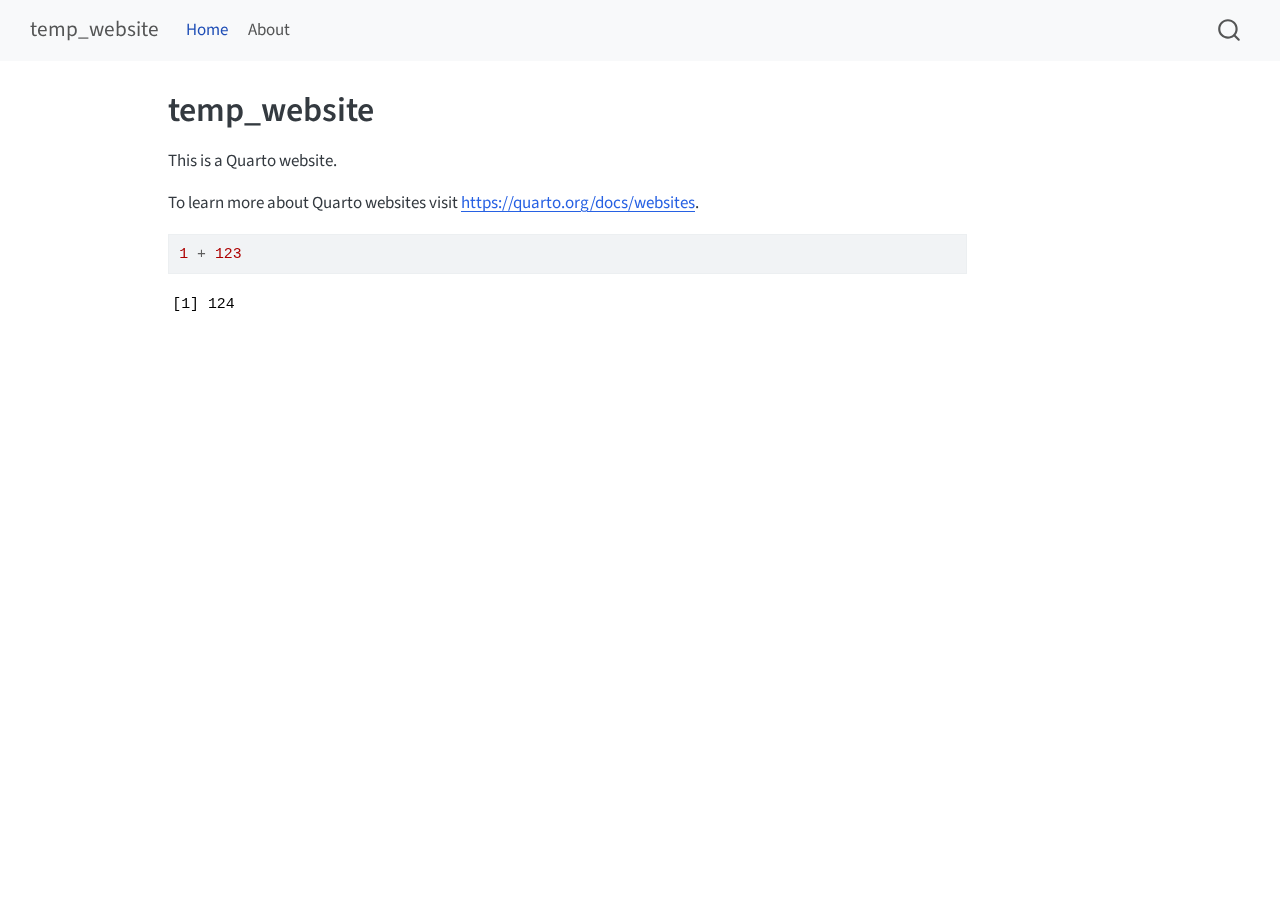
==== docs/index.html @ f7d2eb54 "Initial commit" ====
<!DOCTYPE html>
<html xmlns="http://www.w3.org/1999/xhtml" lang="en" xml:lang="en"><head>

<meta charset="utf-8">
<meta name="generator" content="quarto-1.6.40">

<meta name="viewport" content="width=device-width, initial-scale=1.0, user-scalable=yes">


<title>temp_website</title>
<style>
code{white-space: pre-wrap;}
span.smallcaps{font-variant: small-caps;}
div.columns{display: flex; gap: min(4vw, 1.5em);}
div.column{flex: auto; overflow-x: auto;}
div.hanging-indent{margin-left: 1.5em; text-indent: -1.5em;}
ul.task-list{list-style: none;}
ul.task-list li input[type="checkbox"] {
  width: 0.8em;
  margin: 0 0.8em 0.2em -1em; /* quarto-specific, see https://github.com/quarto-dev/quarto-cli/issues/4556 */ 
  vertical-align: middle;
}
/* CSS for syntax highlighting */
pre > code.sourceCode { white-space: pre; position: relative; }
pre > code.sourceCode > span { line-height: 1.25; }
pre > code.sourceCode > span:empty { height: 1.2em; }
.sourceCode { overflow: visible; }
code.sourceCode > span { color: inherit; text-decoration: inherit; }
div.sourceCode { margin: 1em 0; }
pre.sourceCode { margin: 0; }
@media screen {
div.sourceCode { overflow: auto; }
}
@media print {
pre > code.sourceCode { white-space: pre-wrap; }
pre > code.sourceCode > span { display: inline-block; text-indent: -5em; padding-left: 5em; }
}
pre.numberSource code
  { counter-reset: source-line 0; }
pre.numberSource code > span
  { position: relative; left: -4em; counter-increment: source-line; }
pre.numberSource code > span > a:first-child::before
  { content: counter(source-line);
    position: relative; left: -1em; text-align: right; vertical-align: baseline;
    border: none; display: inline-block;
    -webkit-touch-callout: none; -webkit-user-select: none;
    -khtml-user-select: none; -moz-user-select: none;
    -ms-user-select: none; user-select: none;
    padding: 0 4px; width: 4em;
  }
pre.numberSource { margin-left: 3em;  padding-left: 4px; }
div.sourceCode
  {   }
@media screen {
pre > code.sourceCode > span > a:first-child::before { text-decoration: underline; }
}
</style>


<script src="site_libs/quarto-nav/quarto-nav.js"></script>
<script src="site_libs/quarto-nav/headroom.min.js"></script>
<script src="site_libs/clipboard/clipboard.min.js"></script>
<script src="site_libs/quarto-search/autocomplete.umd.js"></script>
<script src="site_libs/quarto-search/fuse.min.js"></script>
<script src="site_libs/quarto-search/quarto-search.js"></script>
<meta name="quarto:offset" content="./">
<script src="site_libs/quarto-html/quarto.js"></script>
<script src="site_libs/quarto-html/popper.min.js"></script>
<script src="site_libs/quarto-html/tippy.umd.min.js"></script>
<script src="site_libs/quarto-html/anchor.min.js"></script>
<link href="site_libs/quarto-html/tippy.css" rel="stylesheet">
<link href="site_libs/quarto-html/quarto-syntax-highlighting-549806ee2085284f45b00abea8c6df48.css" rel="stylesheet" id="quarto-text-highlighting-styles">
<script src="site_libs/bootstrap/bootstrap.min.js"></script>
<link href="site_libs/bootstrap/bootstrap-icons.css" rel="stylesheet">
<link href="site_libs/bootstrap/bootstrap-ddd961a2510921635943dfbbd19534c4.min.css" rel="stylesheet" append-hash="true" id="quarto-bootstrap" data-mode="light">
<script id="quarto-search-options" type="application/json">{
  "location": "navbar",
  "copy-button": false,
  "collapse-after": 3,
  "panel-placement": "end",
  "type": "overlay",
  "limit": 50,
  "keyboard-shortcut": [
    "f",
    "/",
    "s"
  ],
  "show-item-context": false,
  "language": {
    "search-no-results-text": "No results",
    "search-matching-documents-text": "matching documents",
    "search-copy-link-title": "Copy link to search",
    "search-hide-matches-text": "Hide additional matches",
    "search-more-match-text": "more match in this document",
    "search-more-matches-text": "more matches in this document",
    "search-clear-button-title": "Clear",
    "search-text-placeholder": "",
    "search-detached-cancel-button-title": "Cancel",
    "search-submit-button-title": "Submit",
    "search-label": "Search"
  }
}</script>


<link rel="stylesheet" href="styles.css">
</head>

<body class="nav-fixed">

<div id="quarto-search-results"></div>
  <header id="quarto-header" class="headroom fixed-top">
    <nav class="navbar navbar-expand-lg " data-bs-theme="dark">
      <div class="navbar-container container-fluid">
      <div class="navbar-brand-container mx-auto">
    <a class="navbar-brand" href="./index.html">
    <span class="navbar-title">temp_website</span>
    </a>
  </div>
            <div id="quarto-search" class="" title="Search"></div>
          <button class="navbar-toggler" type="button" data-bs-toggle="collapse" data-bs-target="#navbarCollapse" aria-controls="navbarCollapse" role="menu" aria-expanded="false" aria-label="Toggle navigation" onclick="if (window.quartoToggleHeadroom) { window.quartoToggleHeadroom(); }">
  <span class="navbar-toggler-icon"></span>
</button>
          <div class="collapse navbar-collapse" id="navbarCollapse">
            <ul class="navbar-nav navbar-nav-scroll me-auto">
  <li class="nav-item">
    <a class="nav-link active" href="./index.html" aria-current="page"> 
<span class="menu-text">Home</span></a>
  </li>  
  <li class="nav-item">
    <a class="nav-link" href="./about.html"> 
<span class="menu-text">About</span></a>
  </li>  
</ul>
          </div> <!-- /navcollapse -->
            <div class="quarto-navbar-tools">
</div>
      </div> <!-- /container-fluid -->
    </nav>
</header>
<!-- content -->
<div id="quarto-content" class="quarto-container page-columns page-rows-contents page-layout-article page-navbar">
<!-- sidebar -->
<!-- margin-sidebar -->
    <div id="quarto-margin-sidebar" class="sidebar margin-sidebar zindex-bottom">
        
    </div>
<!-- main -->
<main class="content" id="quarto-document-content">

<header id="title-block-header" class="quarto-title-block default">
<div class="quarto-title">
<h1 class="title">temp_website</h1>
</div>



<div class="quarto-title-meta">

    
  
    
  </div>
  


</header>


<p>This is a Quarto website.</p>
<p>To learn more about Quarto websites visit <a href="https://quarto.org/docs/websites" class="uri">https://quarto.org/docs/websites</a>.</p>
<div class="cell">
<div class="sourceCode cell-code" id="cb1"><pre class="sourceCode r code-with-copy"><code class="sourceCode r"><span id="cb1-1"><a href="#cb1-1" aria-hidden="true" tabindex="-1"></a><span class="dv">1</span> <span class="sc">+</span> <span class="dv">123</span></span></code><button title="Copy to Clipboard" class="code-copy-button"><i class="bi"></i></button></pre></div>
<div class="cell-output cell-output-stdout">
<pre><code>[1] 124</code></pre>
</div>
</div>



</main> <!-- /main -->
<script id="quarto-html-after-body" type="application/javascript">
window.document.addEventListener("DOMContentLoaded", function (event) {
  const toggleBodyColorMode = (bsSheetEl) => {
    const mode = bsSheetEl.getAttribute("data-mode");
    const bodyEl = window.document.querySelector("body");
    if (mode === "dark") {
      bodyEl.classList.add("quarto-dark");
      bodyEl.classList.remove("quarto-light");
    } else {
      bodyEl.classList.add("quarto-light");
      bodyEl.classList.remove("quarto-dark");
    }
  }
  const toggleBodyColorPrimary = () => {
    const bsSheetEl = window.document.querySelector("link#quarto-bootstrap");
    if (bsSheetEl) {
      toggleBodyColorMode(bsSheetEl);
    }
  }
  toggleBodyColorPrimary();  
  const icon = "";
  const anchorJS = new window.AnchorJS();
  anchorJS.options = {
    placement: 'right',
    icon: icon
  };
  anchorJS.add('.anchored');
  const isCodeAnnotation = (el) => {
    for (const clz of el.classList) {
      if (clz.startsWith('code-annotation-')) {                     
        return true;
      }
    }
    return false;
  }
  const onCopySuccess = function(e) {
    // button target
    const button = e.trigger;
    // don't keep focus
    button.blur();
    // flash "checked"
    button.classList.add('code-copy-button-checked');
    var currentTitle = button.getAttribute("title");
    button.setAttribute("title", "Copied!");
    let tooltip;
    if (window.bootstrap) {
      button.setAttribute("data-bs-toggle", "tooltip");
      button.setAttribute("data-bs-placement", "left");
      button.setAttribute("data-bs-title", "Copied!");
      tooltip = new bootstrap.Tooltip(button, 
        { trigger: "manual", 
          customClass: "code-copy-button-tooltip",
          offset: [0, -8]});
      tooltip.show();    
    }
    setTimeout(function() {
      if (tooltip) {
        tooltip.hide();
        button.removeAttribute("data-bs-title");
        button.removeAttribute("data-bs-toggle");
        button.removeAttribute("data-bs-placement");
      }
      button.setAttribute("title", currentTitle);
      button.classList.remove('code-copy-button-checked');
    }, 1000);
    // clear code selection
    e.clearSelection();
  }
  const getTextToCopy = function(trigger) {
      const codeEl = trigger.previousElementSibling.cloneNode(true);
      for (const childEl of codeEl.children) {
        if (isCodeAnnotation(childEl)) {
          childEl.remove();
        }
      }
      return codeEl.innerText;
  }
  const clipboard = new window.ClipboardJS('.code-copy-button:not([data-in-quarto-modal])', {
    text: getTextToCopy
  });
  clipboard.on('success', onCopySuccess);
  if (window.document.getElementById('quarto-embedded-source-code-modal')) {
    const clipboardModal = new window.ClipboardJS('.code-copy-button[data-in-quarto-modal]', {
      text: getTextToCopy,
      container: window.document.getElementById('quarto-embedded-source-code-modal')
    });
    clipboardModal.on('success', onCopySuccess);
  }
    var localhostRegex = new RegExp(/^(?:http|https):\/\/localhost\:?[0-9]*\//);
    var mailtoRegex = new RegExp(/^mailto:/);
      var filterRegex = new RegExp('/' + window.location.host + '/');
    var isInternal = (href) => {
        return filterRegex.test(href) || localhostRegex.test(href) || mailtoRegex.test(href);
    }
    // Inspect non-navigation links and adorn them if external
 	var links = window.document.querySelectorAll('a[href]:not(.nav-link):not(.navbar-brand):not(.toc-action):not(.sidebar-link):not(.sidebar-item-toggle):not(.pagination-link):not(.no-external):not([aria-hidden]):not(.dropdown-item):not(.quarto-navigation-tool):not(.about-link)');
    for (var i=0; i<links.length; i++) {
      const link = links[i];
      if (!isInternal(link.href)) {
        // undo the damage that might have been done by quarto-nav.js in the case of
        // links that we want to consider external
        if (link.dataset.originalHref !== undefined) {
          link.href = link.dataset.originalHref;
        }
      }
    }
  function tippyHover(el, contentFn, onTriggerFn, onUntriggerFn) {
    const config = {
      allowHTML: true,
      maxWidth: 500,
      delay: 100,
      arrow: false,
      appendTo: function(el) {
          return el.parentElement;
      },
      interactive: true,
      interactiveBorder: 10,
      theme: 'quarto',
      placement: 'bottom-start',
    };
    if (contentFn) {
      config.content = contentFn;
    }
    if (onTriggerFn) {
      config.onTrigger = onTriggerFn;
    }
    if (onUntriggerFn) {
      config.onUntrigger = onUntriggerFn;
    }
    window.tippy(el, config); 
  }
  const noterefs = window.document.querySelectorAll('a[role="doc-noteref"]');
  for (var i=0; i<noterefs.length; i++) {
    const ref = noterefs[i];
    tippyHover(ref, function() {
      // use id or data attribute instead here
      let href = ref.getAttribute('data-footnote-href') || ref.getAttribute('href');
      try { href = new URL(href).hash; } catch {}
      const id = href.replace(/^#\/?/, "");
      const note = window.document.getElementById(id);
      if (note) {
        return note.innerHTML;
      } else {
        return "";
      }
    });
  }
  const xrefs = window.document.querySelectorAll('a.quarto-xref');
  const processXRef = (id, note) => {
    // Strip column container classes
    const stripColumnClz = (el) => {
      el.classList.remove("page-full", "page-columns");
      if (el.children) {
        for (const child of el.children) {
          stripColumnClz(child);
        }
      }
    }
    stripColumnClz(note)
    if (id === null || id.startsWith('sec-')) {
      // Special case sections, only their first couple elements
      const container = document.createElement("div");
      if (note.children && note.children.length > 2) {
        container.appendChild(note.children[0].cloneNode(true));
        for (let i = 1; i < note.children.length; i++) {
          const child = note.children[i];
          if (child.tagName === "P" && child.innerText === "") {
            continue;
          } else {
            container.appendChild(child.cloneNode(true));
            break;
          }
        }
        if (window.Quarto?.typesetMath) {
          window.Quarto.typesetMath(container);
        }
        return container.innerHTML
      } else {
        if (window.Quarto?.typesetMath) {
          window.Quarto.typesetMath(note);
        }
        return note.innerHTML;
      }
    } else {
      // Remove any anchor links if they are present
      const anchorLink = note.querySelector('a.anchorjs-link');
      if (anchorLink) {
        anchorLink.remove();
      }
      if (window.Quarto?.typesetMath) {
        window.Quarto.typesetMath(note);
      }
      if (note.classList.contains("callout")) {
        return note.outerHTML;
      } else {
        return note.innerHTML;
      }
    }
  }
  for (var i=0; i<xrefs.length; i++) {
    const xref = xrefs[i];
    tippyHover(xref, undefined, function(instance) {
      instance.disable();
      let url = xref.getAttribute('href');
      let hash = undefined; 
      if (url.startsWith('#')) {
        hash = url;
      } else {
        try { hash = new URL(url).hash; } catch {}
      }
      if (hash) {
        const id = hash.replace(/^#\/?/, "");
        const note = window.document.getElementById(id);
        if (note !== null) {
          try {
            const html = processXRef(id, note.cloneNode(true));
            instance.setContent(html);
          } finally {
            instance.enable();
            instance.show();
          }
        } else {
          // See if we can fetch this
          fetch(url.split('#')[0])
          .then(res => res.text())
          .then(html => {
            const parser = new DOMParser();
            const htmlDoc = parser.parseFromString(html, "text/html");
            const note = htmlDoc.getElementById(id);
            if (note !== null) {
              const html = processXRef(id, note);
              instance.setContent(html);
            } 
          }).finally(() => {
            instance.enable();
            instance.show();
          });
        }
      } else {
        // See if we can fetch a full url (with no hash to target)
        // This is a special case and we should probably do some content thinning / targeting
        fetch(url)
        .then(res => res.text())
        .then(html => {
          const parser = new DOMParser();
          const htmlDoc = parser.parseFromString(html, "text/html");
          const note = htmlDoc.querySelector('main.content');
          if (note !== null) {
            // This should only happen for chapter cross references
            // (since there is no id in the URL)
            // remove the first header
            if (note.children.length > 0 && note.children[0].tagName === "HEADER") {
              note.children[0].remove();
            }
            const html = processXRef(null, note);
            instance.setContent(html);
          } 
        }).finally(() => {
          instance.enable();
          instance.show();
        });
      }
    }, function(instance) {
    });
  }
      let selectedAnnoteEl;
      const selectorForAnnotation = ( cell, annotation) => {
        let cellAttr = 'data-code-cell="' + cell + '"';
        let lineAttr = 'data-code-annotation="' +  annotation + '"';
        const selector = 'span[' + cellAttr + '][' + lineAttr + ']';
        return selector;
      }
      const selectCodeLines = (annoteEl) => {
        const doc = window.document;
        const targetCell = annoteEl.getAttribute("data-target-cell");
        const targetAnnotation = annoteEl.getAttribute("data-target-annotation");
        const annoteSpan = window.document.querySelector(selectorForAnnotation(targetCell, targetAnnotation));
        const lines = annoteSpan.getAttribute("data-code-lines").split(",");
        const lineIds = lines.map((line) => {
          return targetCell + "-" + line;
        })
        let top = null;
        let height = null;
        let parent = null;
        if (lineIds.length > 0) {
            //compute the position of the single el (top and bottom and make a div)
            const el = window.document.getElementById(lineIds[0]);
            top = el.offsetTop;
            height = el.offsetHeight;
            parent = el.parentElement.parentElement;
          if (lineIds.length > 1) {
            const lastEl = window.document.getElementById(lineIds[lineIds.length - 1]);
            const bottom = lastEl.offsetTop + lastEl.offsetHeight;
            height = bottom - top;
          }
          if (top !== null && height !== null && parent !== null) {
            // cook up a div (if necessary) and position it 
            let div = window.document.getElementById("code-annotation-line-highlight");
            if (div === null) {
              div = window.document.createElement("div");
              div.setAttribute("id", "code-annotation-line-highlight");
              div.style.position = 'absolute';
              parent.appendChild(div);
            }
            div.style.top = top - 2 + "px";
            div.style.height = height + 4 + "px";
            div.style.left = 0;
            let gutterDiv = window.document.getElementById("code-annotation-line-highlight-gutter");
            if (gutterDiv === null) {
              gutterDiv = window.document.createElement("div");
              gutterDiv.setAttribute("id", "code-annotation-line-highlight-gutter");
              gutterDiv.style.position = 'absolute';
              const codeCell = window.document.getElementById(targetCell);
              const gutter = codeCell.querySelector('.code-annotation-gutter');
              gutter.appendChild(gutterDiv);
            }
            gutterDiv.style.top = top - 2 + "px";
            gutterDiv.style.height = height + 4 + "px";
          }
          selectedAnnoteEl = annoteEl;
        }
      };
      const unselectCodeLines = () => {
        const elementsIds = ["code-annotation-line-highlight", "code-annotation-line-highlight-gutter"];
        elementsIds.forEach((elId) => {
          const div = window.document.getElementById(elId);
          if (div) {
            div.remove();
          }
        });
        selectedAnnoteEl = undefined;
      };
        // Handle positioning of the toggle
    window.addEventListener(
      "resize",
      throttle(() => {
        elRect = undefined;
        if (selectedAnnoteEl) {
          selectCodeLines(selectedAnnoteEl);
        }
      }, 10)
    );
    function throttle(fn, ms) {
    let throttle = false;
    let timer;
      return (...args) => {
        if(!throttle) { // first call gets through
            fn.apply(this, args);
            throttle = true;
        } else { // all the others get throttled
            if(timer) clearTimeout(timer); // cancel #2
            timer = setTimeout(() => {
              fn.apply(this, args);
              timer = throttle = false;
            }, ms);
        }
      };
    }
      // Attach click handler to the DT
      const annoteDls = window.document.querySelectorAll('dt[data-target-cell]');
      for (const annoteDlNode of annoteDls) {
        annoteDlNode.addEventListener('click', (event) => {
          const clickedEl = event.target;
          if (clickedEl !== selectedAnnoteEl) {
            unselectCodeLines();
            const activeEl = window.document.querySelector('dt[data-target-cell].code-annotation-active');
            if (activeEl) {
              activeEl.classList.remove('code-annotation-active');
            }
            selectCodeLines(clickedEl);
            clickedEl.classList.add('code-annotation-active');
          } else {
            // Unselect the line
            unselectCodeLines();
            clickedEl.classList.remove('code-annotation-active');
          }
        });
      }
  const findCites = (el) => {
    const parentEl = el.parentElement;
    if (parentEl) {
      const cites = parentEl.dataset.cites;
      if (cites) {
        return {
          el,
          cites: cites.split(' ')
        };
      } else {
        return findCites(el.parentElement)
      }
    } else {
      return undefined;
    }
  };
  var bibliorefs = window.document.querySelectorAll('a[role="doc-biblioref"]');
  for (var i=0; i<bibliorefs.length; i++) {
    const ref = bibliorefs[i];
    const citeInfo = findCites(ref);
    if (citeInfo) {
      tippyHover(citeInfo.el, function() {
        var popup = window.document.createElement('div');
        citeInfo.cites.forEach(function(cite) {
          var citeDiv = window.document.createElement('div');
          citeDiv.classList.add('hanging-indent');
          citeDiv.classList.add('csl-entry');
          var biblioDiv = window.document.getElementById('ref-' + cite);
          if (biblioDiv) {
            citeDiv.innerHTML = biblioDiv.innerHTML;
          }
          popup.appendChild(citeDiv);
        });
        return popup.innerHTML;
      });
    }
  }
});
</script>
</div> <!-- /content -->




</body></html>
---- docs/site_libs/quarto-html/tippy.css ----
.tippy-box[data-animation=fade][data-state=hidden]{opacity:0}[data-tippy-root]{max-width:calc(100vw - 10px)}.tippy-box{position:relative;background-color:#333;color:#fff;border-radius:4px;font-size:14px;line-height:1.4;white-space:normal;outline:0;transition-property:transform,visibility,opacity}.tippy-box[data-placement^=top]>.tippy-arrow{bottom:0}.tippy-box[data-placement^=top]>.tippy-arrow:before{bottom:-7px;left:0;border-width:8px 8px 0;border-top-color:initial;transform-origin:center top}.tippy-box[data-placement^=bottom]>.tippy-arrow{top:0}.tippy-box[data-placement^=bottom]>.tippy-arrow:before{top:-7px;left:0;border-width:0 8px 8px;border-bottom-color:initial;transform-origin:center bottom}.tippy-box[data-placement^=left]>.tippy-arrow{right:0}.tippy-box[data-placement^=left]>.tippy-arrow:before{border-width:8px 0 8px 8px;border-left-color:initial;right:-7px;transform-origin:center left}.tippy-box[data-placement^=right]>.tippy-arrow{left:0}.tippy-box[data-placement^=right]>.tippy-arrow:before{left:-7px;border-width:8px 8px 8px 0;border-right-color:initial;transform-origin:center right}.tippy-box[data-inertia][data-state=visible]{transition-timing-function:cubic-bezier(.54,1.5,.38,1.11)}.tippy-arrow{width:16px;height:16px;color:#333}.tippy-arrow:before{content:"";position:absolute;border-color:transparent;border-style:solid}.tippy-content{position:relative;padding:5px 9px;z-index:1}
---- docs/site_libs/quarto-html/quarto-syntax-highlighting-549806ee2085284f45b00abea8c6df48.css ----
/* quarto syntax highlight colors */
:root {
  --quarto-hl-ot-color: #003B4F;
  --quarto-hl-at-color: #657422;
  --quarto-hl-ss-color: #20794D;
  --quarto-hl-an-color: #5E5E5E;
  --quarto-hl-fu-color: #4758AB;
  --quarto-hl-st-color: #20794D;
  --quarto-hl-cf-color: #003B4F;
  --quarto-hl-op-color: #5E5E5E;
  --quarto-hl-er-color: #AD0000;
  --quarto-hl-bn-color: #AD0000;
  --quarto-hl-al-color: #AD0000;
  --quarto-hl-va-color: #111111;
  --quarto-hl-bu-color: inherit;
  --quarto-hl-ex-color: inherit;
  --quarto-hl-pp-color: #AD0000;
  --quarto-hl-in-color: #5E5E5E;
  --quarto-hl-vs-color: #20794D;
  --quarto-hl-wa-color: #5E5E5E;
  --quarto-hl-do-color: #5E5E5E;
  --quarto-hl-im-color: #00769E;
  --quarto-hl-ch-color: #20794D;
  --quarto-hl-dt-color: #AD0000;
  --quarto-hl-fl-color: #AD0000;
  --quarto-hl-co-color: #5E5E5E;
  --quarto-hl-cv-color: #5E5E5E;
  --quarto-hl-cn-color: #8f5902;
  --quarto-hl-sc-color: #5E5E5E;
  --quarto-hl-dv-color: #AD0000;
  --quarto-hl-kw-color: #003B4F;
}

/* other quarto variables */
:root {
  --quarto-font-monospace: SFMono-Regular, Menlo, Monaco, Consolas, "Liberation Mono", "Courier New", monospace;
}

pre > code.sourceCode > span {
  color: #003B4F;
}

code span {
  color: #003B4F;
}

code.sourceCode > span {
  color: #003B4F;
}

div.sourceCode,
div.sourceCode pre.sourceCode {
  color: #003B4F;
}

code span.ot {
  color: #003B4F;
  font-style: inherit;
}

code span.at {
  color: #657422;
  font-style: inherit;
}

code span.ss {
  color: #20794D;
  font-style: inherit;
}

code span.an {
  color: #5E5E5E;
  font-style: inherit;
}

code span.fu {
  color: #4758AB;
  font-style: inherit;
}

code span.st {
  color: #20794D;
  font-style: inherit;
}

code span.cf {
  color: #003B4F;
  font-weight: bold;
  font-style: inherit;
}

code span.op {
  color: #5E5E5E;
  font-style: inherit;
}

code span.er {
  color: #AD0000;
  font-style: inherit;
}

code span.bn {
  color: #AD0000;
  font-style: inherit;
}

code span.al {
  color: #AD0000;
  font-style: inherit;
}

code span.va {
  color: #111111;
  font-style: inherit;
}

code span.bu {
  font-style: inherit;
}

code span.ex {
  font-style: inherit;
}

code span.pp {
  color: #AD0000;
  font-style: inherit;
}

code span.in {
  color: #5E5E5E;
  font-style: inherit;
}

code span.vs {
  color: #20794D;
  font-style: inherit;
}

code span.wa {
  color: #5E5E5E;
  font-style: italic;
}

code span.do {
  color: #5E5E5E;
  font-style: italic;
}

code span.im {
  color: #00769E;
  font-style: inherit;
}

code span.ch {
  color: #20794D;
  font-style: inherit;
}

code span.dt {
  color: #AD0000;
  font-style: inherit;
}

code span.fl {
  color: #AD0000;
  font-style: inherit;
}

code span.co {
  color: #5E5E5E;
  font-style: inherit;
}

code span.cv {
  color: #5E5E5E;
  font-style: italic;
}

code span.cn {
  color: #8f5902;
  font-style: inherit;
}

code span.sc {
  color: #5E5E5E;
  font-style: inherit;
}

code span.dv {
  color: #AD0000;
  font-style: inherit;
}

code span.kw {
  color: #003B4F;
  font-weight: bold;
  font-style: inherit;
}

.prevent-inlining {
  content: "</";
}

/*# sourceMappingURL=ae99138f4fbc2fb4c9f5e5cd69c22459.css.map */
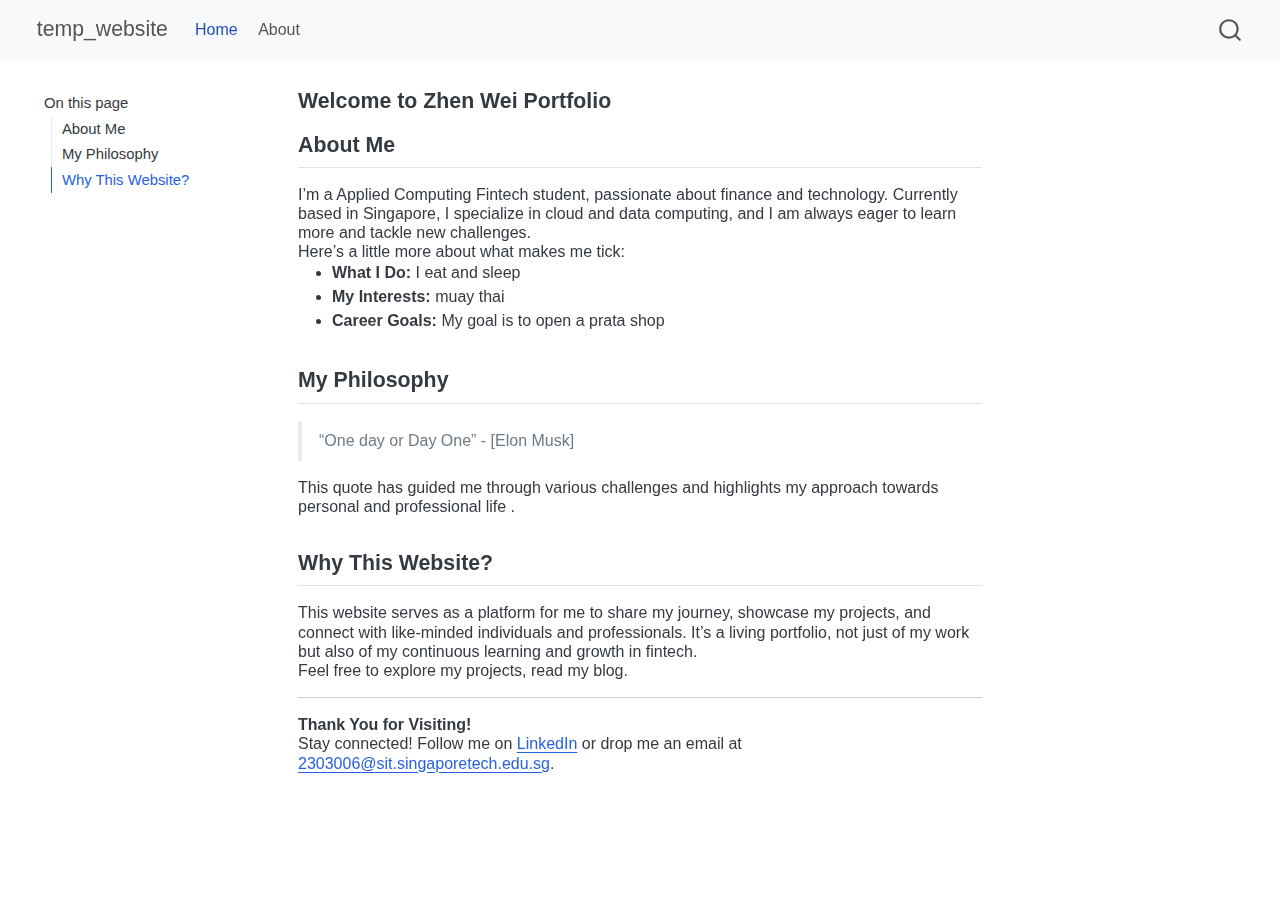
==== commit 72e43fe7: "index html" ====
--- a/docs/index.html
+++ b/docs/index.html
@@ -7,7 +7,7 @@
 <meta name="viewport" content="width=device-width, initial-scale=1.0, user-scalable=yes">
 
 
-<title>temp_website</title>
+<title>Welcome to Zhen Wei Portfolio – temp_website</title>
 <style>
 code{white-space: pre-wrap;}
 span.smallcaps{font-variant: small-caps;}
@@ -20,40 +20,6 @@
   margin: 0 0.8em 0.2em -1em; /* quarto-specific, see https://github.com/quarto-dev/quarto-cli/issues/4556 */ 
   vertical-align: middle;
 }
-/* CSS for syntax highlighting */
-pre > code.sourceCode { white-space: pre; position: relative; }
-pre > code.sourceCode > span { line-height: 1.25; }
-pre > code.sourceCode > span:empty { height: 1.2em; }
-.sourceCode { overflow: visible; }
-code.sourceCode > span { color: inherit; text-decoration: inherit; }
-div.sourceCode { margin: 1em 0; }
-pre.sourceCode { margin: 0; }
-@media screen {
-div.sourceCode { overflow: auto; }
-}
-@media print {
-pre > code.sourceCode { white-space: pre-wrap; }
-pre > code.sourceCode > span { display: inline-block; text-indent: -5em; padding-left: 5em; }
-}
-pre.numberSource code
-  { counter-reset: source-line 0; }
-pre.numberSource code > span
-  { position: relative; left: -4em; counter-increment: source-line; }
-pre.numberSource code > span > a:first-child::before
-  { content: counter(source-line);
-    position: relative; left: -1em; text-align: right; vertical-align: baseline;
-    border: none; display: inline-block;
-    -webkit-touch-callout: none; -webkit-user-select: none;
-    -khtml-user-select: none; -moz-user-select: none;
-    -ms-user-select: none; user-select: none;
-    padding: 0 4px; width: 4em;
-  }
-pre.numberSource { margin-left: 3em;  padding-left: 4px; }
-div.sourceCode
-  {   }
-@media screen {
-pre > code.sourceCode > span > a:first-child::before { text-decoration: underline; }
-}
 </style>
 
 
@@ -64,6 +30,7 @@
 <script src="site_libs/quarto-search/fuse.min.js"></script>
 <script src="site_libs/quarto-search/quarto-search.js"></script>
 <meta name="quarto:offset" content="./">
+<link href="./favicon.png" rel="icon" type="image/png">
 <script src="site_libs/quarto-html/quarto.js"></script>
 <script src="site_libs/quarto-html/popper.min.js"></script>
 <script src="site_libs/quarto-html/tippy.umd.min.js"></script>
@@ -105,13 +72,16 @@
 <link rel="stylesheet" href="styles.css">
 </head>
 
-<body class="nav-fixed">
+<body class="floating nav-fixed">
 
 <div id="quarto-search-results"></div>
   <header id="quarto-header" class="headroom fixed-top">
     <nav class="navbar navbar-expand-lg " data-bs-theme="dark">
       <div class="navbar-container container-fluid">
       <div class="navbar-brand-container mx-auto">
+    <a href="./index.html" class="navbar-brand navbar-brand-logo">
+    <img src="./logo.png" alt="" class="navbar-logo">
+    </a>
     <a class="navbar-brand" href="./index.html">
     <span class="navbar-title">temp_website</span>
     </a>
@@ -140,16 +110,27 @@
 <!-- content -->
 <div id="quarto-content" class="quarto-container page-columns page-rows-contents page-layout-article page-navbar">
 <!-- sidebar -->
+  <nav id="quarto-sidebar" class="sidebar collapse collapse-horizontal quarto-sidebar-collapse-item sidebar-navigation floating overflow-auto">
+    <nav id="TOC" role="doc-toc" class="toc-active">
+    <h2 id="toc-title">On this page</h2>
+   
+  <ul>
+  <li><a href="#about-me" id="toc-about-me" class="nav-link active" data-scroll-target="#about-me">About Me</a></li>
+  <li><a href="#my-philosophy" id="toc-my-philosophy" class="nav-link" data-scroll-target="#my-philosophy">My Philosophy</a></li>
+  <li><a href="#why-this-website" id="toc-why-this-website" class="nav-link" data-scroll-target="#why-this-website">Why This Website?</a></li>
+  </ul>
+</nav>
+</nav>
+<div id="quarto-sidebar-glass" class="quarto-sidebar-collapse-item" data-bs-toggle="collapse" data-bs-target=".quarto-sidebar-collapse-item"></div>
 <!-- margin-sidebar -->
     <div id="quarto-margin-sidebar" class="sidebar margin-sidebar zindex-bottom">
-        
     </div>
 <!-- main -->
 <main class="content" id="quarto-document-content">
 
 <header id="title-block-header" class="quarto-title-block default">
 <div class="quarto-title">
-<h1 class="title">temp_website</h1>
+<h1 class="title">Welcome to Zhen Wei Portfolio</h1>
 </div>
 
 
@@ -166,16 +147,33 @@
 </header>
 
 
-<p>This is a Quarto website.</p>
-<p>To learn more about Quarto websites visit <a href="https://quarto.org/docs/websites" class="uri">https://quarto.org/docs/websites</a>.</p>
-<div class="cell">
-<div class="sourceCode cell-code" id="cb1"><pre class="sourceCode r code-with-copy"><code class="sourceCode r"><span id="cb1-1"><a href="#cb1-1" aria-hidden="true" tabindex="-1"></a><span class="dv">1</span> <span class="sc">+</span> <span class="dv">123</span></span></code><button title="Copy to Clipboard" class="code-copy-button"><i class="bi"></i></button></pre></div>
-<div class="cell-output cell-output-stdout">
-<pre><code>[1] 124</code></pre>
-</div>
-</div>
-
-
+<section id="about-me" class="level2">
+<h2 class="anchored" data-anchor-id="about-me">About Me</h2>
+<p>I’m a Applied Computing Fintech student, passionate about finance and technology. Currently based in Singapore, I specialize in cloud and data computing, and I am always eager to learn more and tackle new challenges.</p>
+<p>Here’s a little more about what makes me tick:</p>
+<ul>
+<li><strong>What I Do:</strong> I eat and sleep</li>
+<li><strong>My Interests:</strong> muay thai</li>
+<li><strong>Career Goals:</strong> My goal is to open a prata shop</li>
+</ul>
+</section>
+<section id="my-philosophy" class="level2">
+<h2 class="anchored" data-anchor-id="my-philosophy">My Philosophy</h2>
+<blockquote class="blockquote">
+<p>“One day or Day One” - [Elon Musk]</p>
+</blockquote>
+<p>This quote has guided me through various challenges and highlights my approach towards personal and professional life .</p>
+</section>
+<section id="why-this-website" class="level2">
+<h2 class="anchored" data-anchor-id="why-this-website">Why This Website?</h2>
+<p>This website serves as a platform for me to share my journey, showcase my projects, and connect with like-minded individuals and professionals. It’s a living portfolio, not just of my work but also of my continuous learning and growth in fintech.</p>
+<p>Feel free to explore my projects, read my blog.</p>
+<hr>
+<p><strong>Thank You for Visiting!</strong></p>
+<p>Stay connected! Follow me on <a href="[https://www.linkedin.com/in/tohzhenwei/]">LinkedIn</a> or drop me an email at <a href="mailto:2303006@sit.singaporetech.edu.sg">2303006@sit.singaporetech.edu.sg</a>.</p>
+
+
+</section>
 
 </main> <!-- /main -->
 <script id="quarto-html-after-body" type="application/javascript">
--- a/docs/styles.css
+++ b/docs/styles.css
@@ -1 +1,18 @@
 /* css styles */
+body {
+  font-family: Arial, sans-serif;
+  font-size: 16px;
+}
+
+p {
+  margin: 0;
+  padding: 0;
+  line-height: 1.2;
+}
+
+h1,h2 {
+  font-size: 16pt;
+}
+h3,h4 {
+  font-size: 14pt;
+}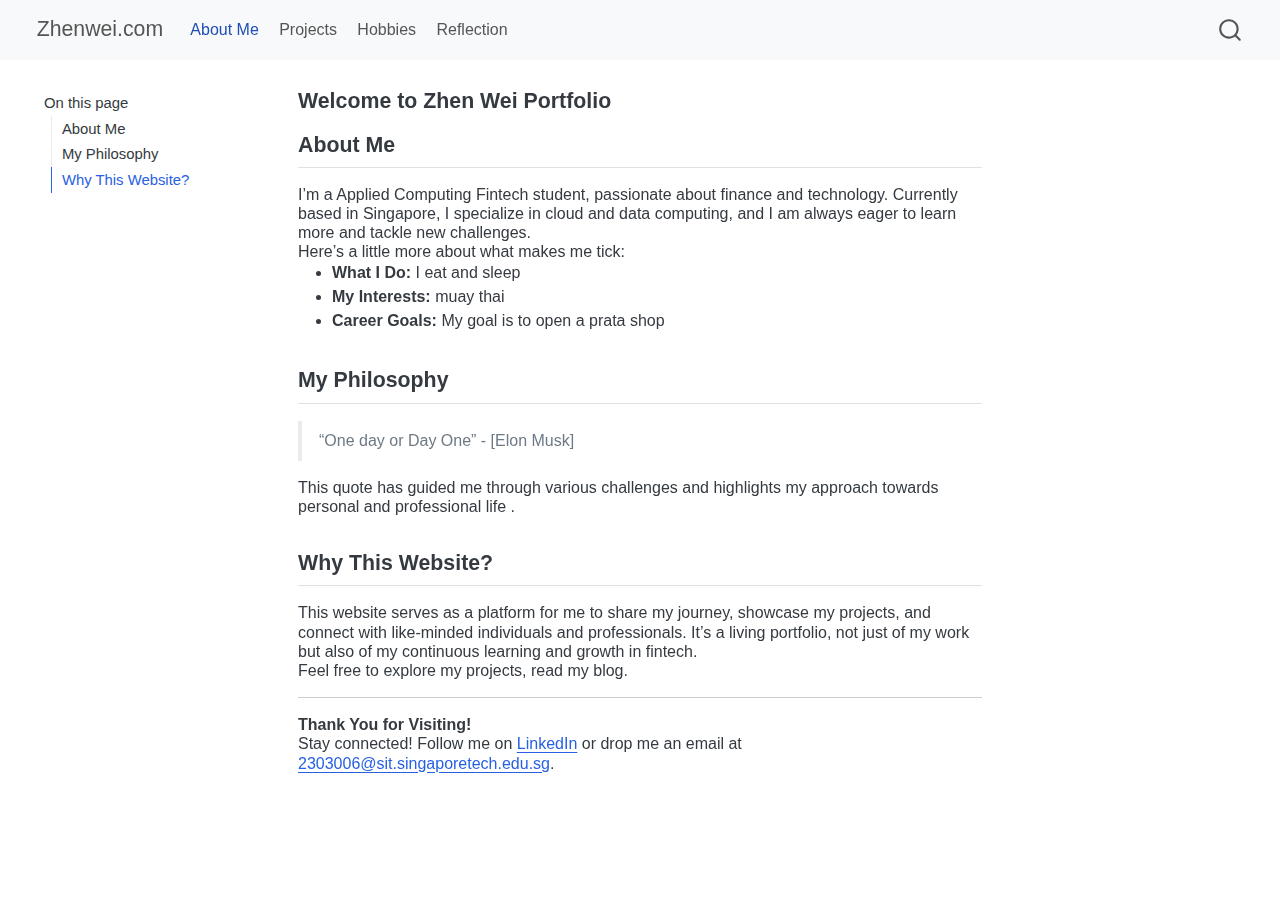
==== commit 5d2944ab: "edit" ====
--- a/docs/index.html
+++ b/docs/index.html
@@ -7,7 +7,7 @@
 <meta name="viewport" content="width=device-width, initial-scale=1.0, user-scalable=yes">
 
 
-<title>Welcome to Zhen Wei Portfolio – temp_website</title>
+<title>Welcome to Zhen Wei Portfolio – Zhenwei.com</title>
 <style>
 code{white-space: pre-wrap;}
 span.smallcaps{font-variant: small-caps;}
@@ -83,7 +83,7 @@
     <img src="./logo.png" alt="" class="navbar-logo">
     </a>
     <a class="navbar-brand" href="./index.html">
-    <span class="navbar-title">temp_website</span>
+    <span class="navbar-title">Zhenwei.com</span>
     </a>
   </div>
             <div id="quarto-search" class="" title="Search"></div>
@@ -94,11 +94,19 @@
             <ul class="navbar-nav navbar-nav-scroll me-auto">
   <li class="nav-item">
     <a class="nav-link active" href="./index.html" aria-current="page"> 
-<span class="menu-text">Home</span></a>
+<span class="menu-text">About Me</span></a>
   </li>  
   <li class="nav-item">
     <a class="nav-link" href="./about.html"> 
-<span class="menu-text">About</span></a>
+<span class="menu-text">Projects</span></a>
+  </li>  
+  <li class="nav-item">
+    <a class="nav-link" href="./hobbies.html"> 
+<span class="menu-text">Hobbies</span></a>
+  </li>  
+  <li class="nav-item">
+    <a class="nav-link" href="./reflection.html"> 
+<span class="menu-text">Reflection</span></a>
   </li>  
 </ul>
           </div> <!-- /navcollapse -->
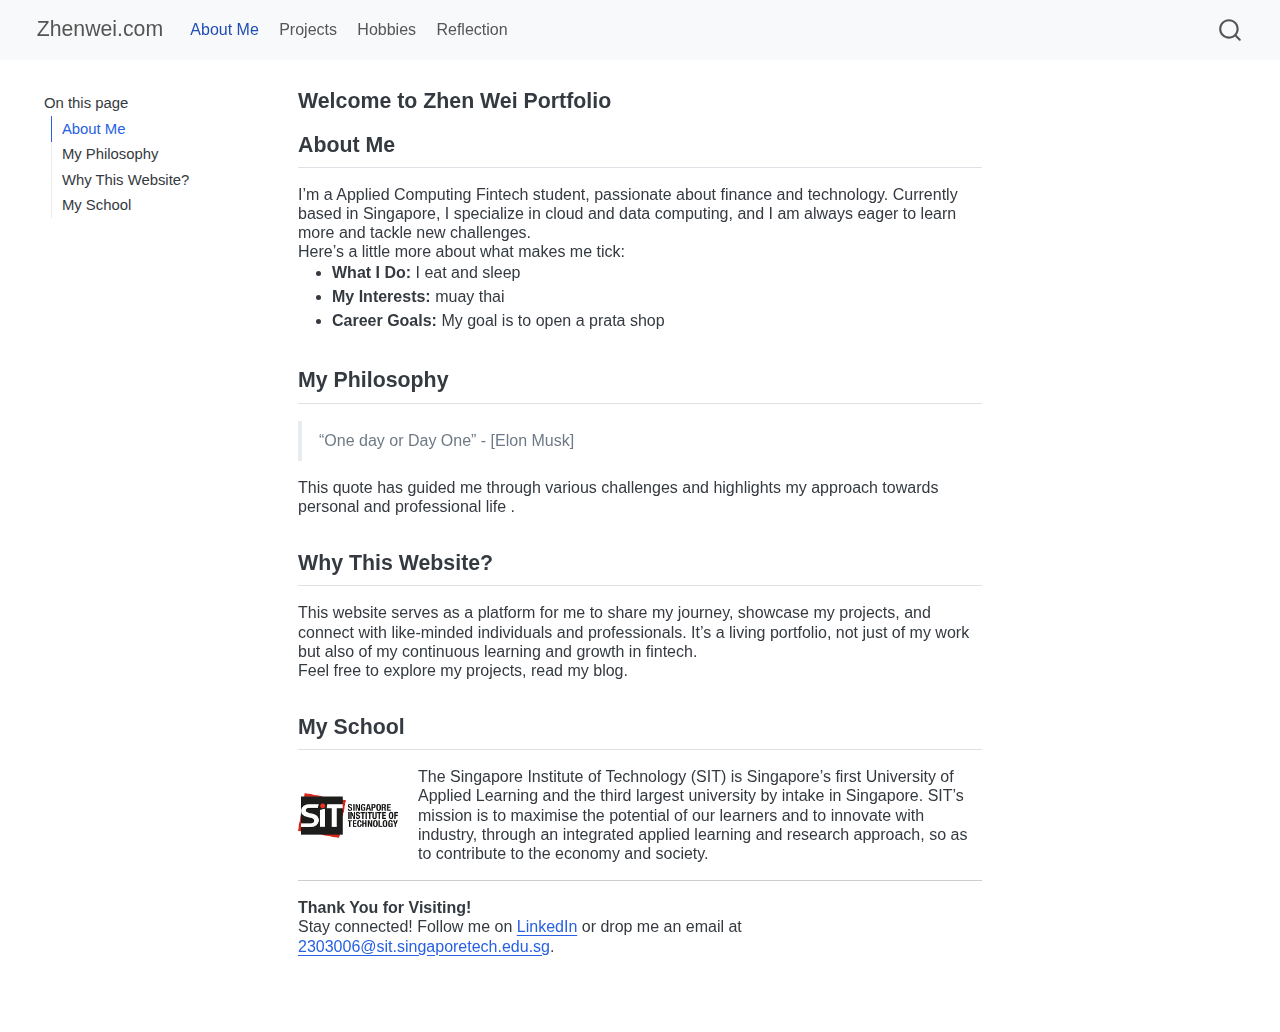
==== commit 77a6722c: "cc" ====
--- a/docs/index.html
+++ b/docs/index.html
@@ -126,6 +126,7 @@
   <li><a href="#about-me" id="toc-about-me" class="nav-link active" data-scroll-target="#about-me">About Me</a></li>
   <li><a href="#my-philosophy" id="toc-my-philosophy" class="nav-link" data-scroll-target="#my-philosophy">My Philosophy</a></li>
   <li><a href="#why-this-website" id="toc-why-this-website" class="nav-link" data-scroll-target="#why-this-website">Why This Website?</a></li>
+  <li><a href="#my-school" id="toc-my-school" class="nav-link" data-scroll-target="#my-school">My School</a></li>
   </ul>
 </nav>
 </nav>
@@ -176,9 +177,18 @@
 <h2 class="anchored" data-anchor-id="why-this-website">Why This Website?</h2>
 <p>This website serves as a platform for me to share my journey, showcase my projects, and connect with like-minded individuals and professionals. It’s a living portfolio, not just of my work but also of my continuous learning and growth in fintech.</p>
 <p>Feel free to explore my projects, read my blog.</p>
+</section>
+<section id="my-school" class="level2">
+<h2 class="anchored" data-anchor-id="my-school">My School</h2>
+<div style="display: flex; align-items: center;">
+<img src="sitlogo.png" class="img-fluid" style="margin-right: 20px;" width="100">
+<div>
+<p>The Singapore Institute of Technology (SIT) is Singapore’s first University of Applied Learning and the third largest university by intake in Singapore. SIT’s mission is to maximise the potential of our learners and to innovate with industry, through an integrated applied learning and research approach, so as to contribute to the economy and society.</p>
+</div>
+</div>
 <hr>
 <p><strong>Thank You for Visiting!</strong></p>
-<p>Stay connected! Follow me on <a href="[https://www.linkedin.com/in/tohzhenwei/]">LinkedIn</a> or drop me an email at <a href="mailto:2303006@sit.singaporetech.edu.sg">2303006@sit.singaporetech.edu.sg</a>.</p>
+<p>Stay connected! Follow me on <a href="https://www.linkedin.com/in/tohzhenwei/" target="_blank">LinkedIn</a> or drop me an email at <a href="mailto:2303006@sit.singaporetech.edu.sg?subject=Contact from Portfolio">2303006@sit.singaporetech.edu.sg</a>.</p>
 
 
 </section>
